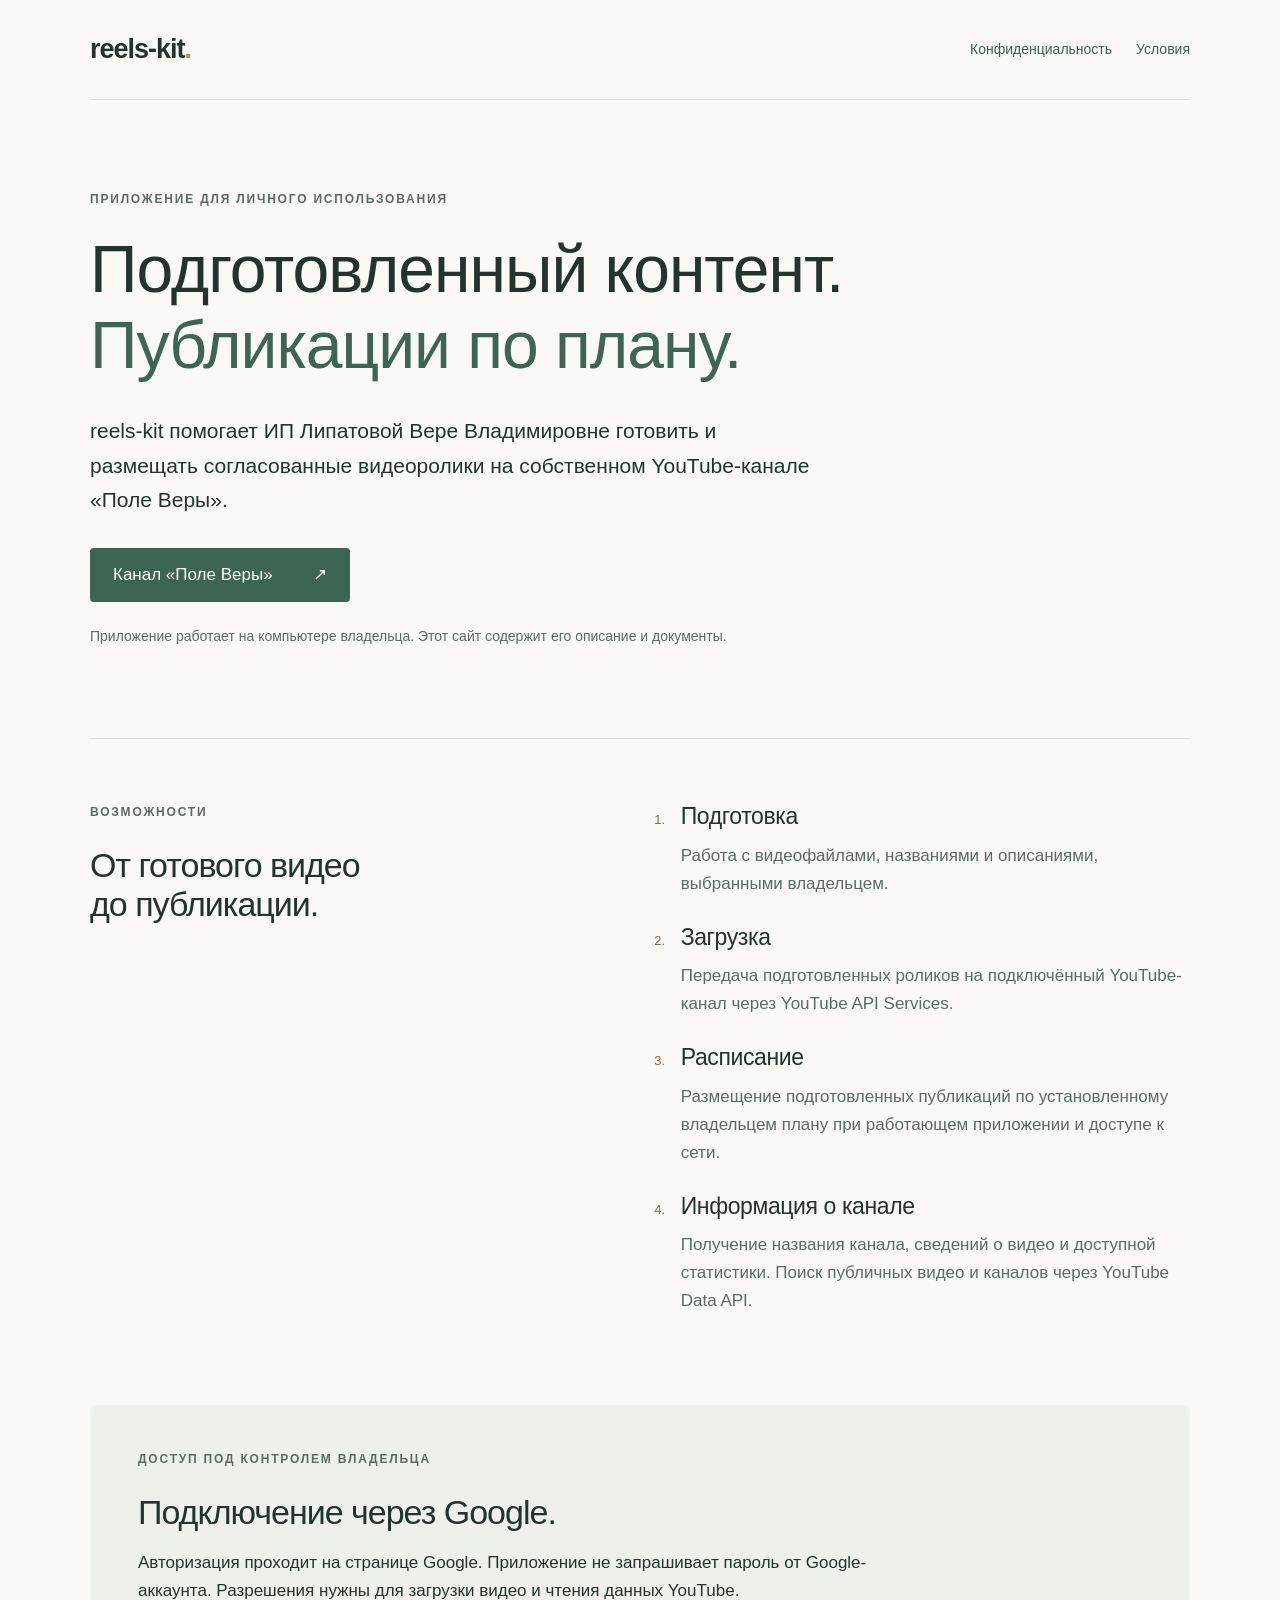
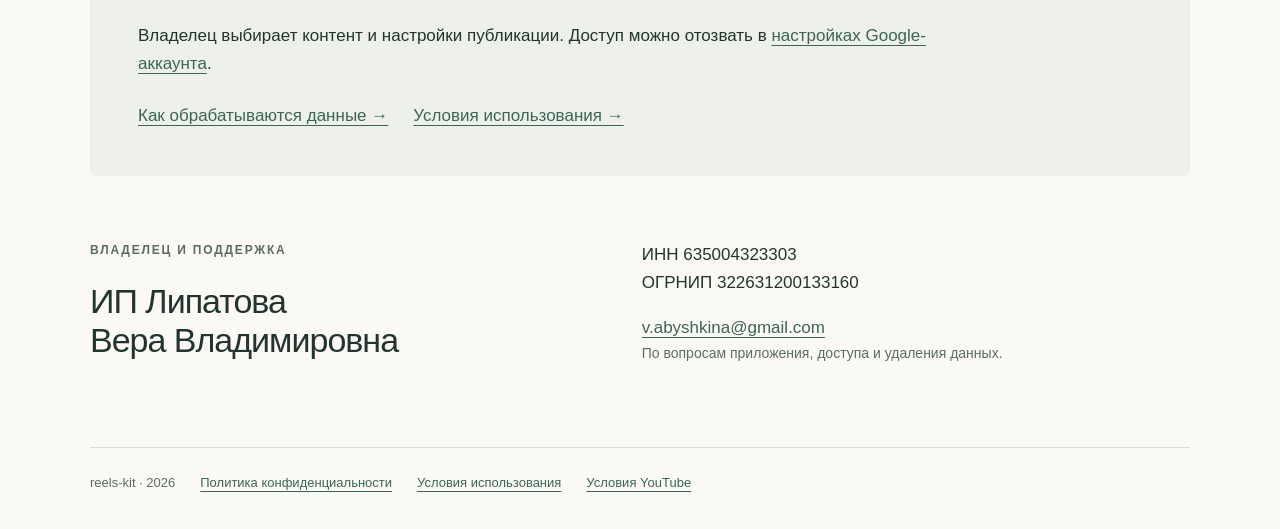
==== index.html @ de72455e "Add files via upload" ====
<!doctype html>
<html lang="ru">
<head>
  <meta charset="utf-8">
  <meta name="viewport" content="width=device-width, initial-scale=1">
  <title>reels-kit — помощник для публикации контента</title>
  <meta name="description" content="reels-kit — локальное приложение Веры Липатовой для подготовки и размещения видео на собственном YouTube-канале.">
  <link rel="stylesheet" href="styles.css">
</head>
<body>
  <header class="header"><a class="brand" href="index.html">reels-kit<span class="dot">.</span></a><nav aria-label="Основная навигация"><a href="privacy.html">Конфиденциальность</a><a href="terms.html">Условия</a></nav></header>
  <main>
    <section class="hero">
      <p class="eyebrow">Приложение для личного использования</p>
      <h1>Подготовленный контент.<br><span>Публикации по плану.</span></h1>
      <p class="intro">reels-kit помогает ИП Липатовой Вере Владимировне готовить и размещать согласованные видеоролики на собственном YouTube-канале «Поле Веры».</p>
      <a class="button" href="https://www.youtube.com/@Vera_mentor_psy">Канал «Поле Веры» <span aria-hidden="true">↗</span></a>
      <p class="note">Приложение работает на компьютере владельца. Этот сайт содержит его описание и документы.</p>
    </section>
    <section class="split" aria-labelledby="features">
      <div><p class="eyebrow">Возможности</p><h2 id="features">От готового видео<br>до публикации.</h2></div>
      <ol class="steps">
        <li><h3>Подготовка</h3><p>Работа с видеофайлами, названиями и описаниями, выбранными владельцем.</p></li>
        <li><h3>Загрузка</h3><p>Передача подготовленных роликов на подключённый YouTube-канал через YouTube API Services.</p></li>
        <li><h3>Расписание</h3><p>Размещение подготовленных публикаций по установленному владельцем плану при работающем приложении и доступе к сети.</p></li>
        <li><h3>Информация о канале</h3><p>Получение названия канала, сведений о видео и доступной статистики. Поиск публичных видео и каналов через YouTube Data API.</p></li>
      </ol>
    </section>
    <section class="control"><p class="eyebrow">Доступ под контролем владельца</p><h2>Подключение через Google.</h2><p>Авторизация проходит на странице Google. Приложение не запрашивает пароль от Google-аккаунта. Разрешения нужны для загрузки видео и чтения данных YouTube.</p><p>Владелец выбирает контент и настройки публикации. Доступ можно отозвать в <a href="https://security.google.com/settings/security/permissions">настройках Google-аккаунта</a>.</p><div class="links"><a href="privacy.html">Как обрабатываются данные →</a><a href="terms.html">Условия использования →</a></div></section>
    <section class="contact"><div><p class="eyebrow">Владелец и поддержка</p><h2>ИП Липатова<br>Вера Владимировна</h2></div><div><p>ИНН 635004323303<br>ОГРНИП 322631200133160</p><a href="mailto:v.abyshkina@gmail.com">v.abyshkina@gmail.com</a><p class="note">По вопросам приложения, доступа и удаления данных.</p></div></section>
  </main>
  <footer><span>reels-kit · 2026</span><a href="privacy.html">Политика конфиденциальности</a><a href="terms.html">Условия использования</a><a href="https://www.youtube.com/t/terms">Условия YouTube</a></footer>
</body>
</html>
---- styles.css ----
:root{color-scheme:light;--ink:#23342f;--muted:#5c6c64;--paper:#faf9f5;--accent:#3d6652;--line:#d9dfd7}*{box-sizing:border-box}body{margin:0;background:var(--paper);color:var(--ink);font-family:Arial,Helvetica,sans-serif;font-size:17px;line-height:1.65}a{color:var(--accent);text-underline-offset:4px}a:hover{color:#172d22}a:focus-visible{outline:3px solid #a66f2d;outline-offset:5px}.header,main,footer{width:min(1100px,calc(100% - 64px));margin:auto}.header{display:flex;justify-content:space-between;gap:28px;align-items:center;padding:27px 0;border-bottom:1px solid var(--line)}.brand{font-size:27px;letter-spacing:-1px;text-decoration:none;font-weight:700;color:var(--ink)}.dot{color:#ba8855}nav{display:flex;gap:24px;font-size:14px}nav a{text-decoration:none}.hero{padding:90px 0 76px;max-width:870px}.eyebrow{text-transform:uppercase;font-size:12px;font-weight:700;letter-spacing:1.8px;color:var(--muted);margin:0 0 23px}h1,h2,h3{line-height:1.15;letter-spacing:-1px;margin:0;font-weight:500}h1{font-size:clamp(38px,5.8vw,66px)}h1 span{color:var(--accent)}.intro{max-width:725px;font-size:21px;line-height:1.65;margin:30px 0}.button{display:inline-flex;gap:40px;background:var(--accent);color:white;padding:13px 23px;text-decoration:none;border-radius:4px}.button:hover{background:#294936;color:white}.note{font-size:14px;color:var(--muted);max-width:660px}.hero .note{margin-top:23px}.split{border-top:1px solid var(--line);padding:64px 0;display:grid;grid-template-columns:1fr 1.15fr;gap:75px}h2{font-size:34px}.steps{margin:0;padding-left:27px}.steps li{padding:0 0 26px 12px}.steps li::marker{color:#8c6d4d;font-size:13px}h3{font-size:23px;letter-spacing:-.4px}.steps p{margin:12px 0 0;color:var(--muted)}.control{background:#edf1e9;padding:45px 48px;border-radius:6px}.control p:not(.eyebrow){max-width:800px}.links{display:flex;gap:25px;flex-wrap:wrap;margin-top:24px}.contact{padding:65px 0;display:grid;grid-template-columns:1fr 1.15fr;gap:75px}.contact p{margin:0 0 17px}.contact .eyebrow{margin-bottom:22px}footer{border-top:1px solid var(--line);padding:24px 0 36px;display:flex;flex-wrap:wrap;gap:14px 25px;color:var(--muted);font-size:13px}.document{max-width:800px;padding:65px 0 70px}.document h1{font-size:clamp(34px,5vw,49px);overflow-wrap:anywhere}.document .lead{font-size:20px;color:var(--muted);margin:28px 0 40px}.document h2{font-size:26px;letter-spacing:-.5px;margin-top:38px}.document li{padding:5px 0}.document code{font-size:15px;background:#edf1e9;padding:2px 4px;overflow-wrap:anywhere}.document p,.document li{overflow-wrap:anywhere}@media(max-width:650px){.header,main,footer{width:calc(100% - 36px)}.header{align-items:flex-start;flex-direction:column;gap:12px;padding:20px 0}nav{gap:18px;flex-wrap:wrap}.hero{padding:50px 0}.intro{font-size:19px}.split,.contact{grid-template-columns:1fr;gap:30px;padding:42px 0}.control{padding:30px 23px}h2{font-size:29px}.document{padding:42px 0}.document .lead{font-size:18px}.document h2{font-size:24px}.links{gap:15px}footer{flex-direction:column;gap:12px}}
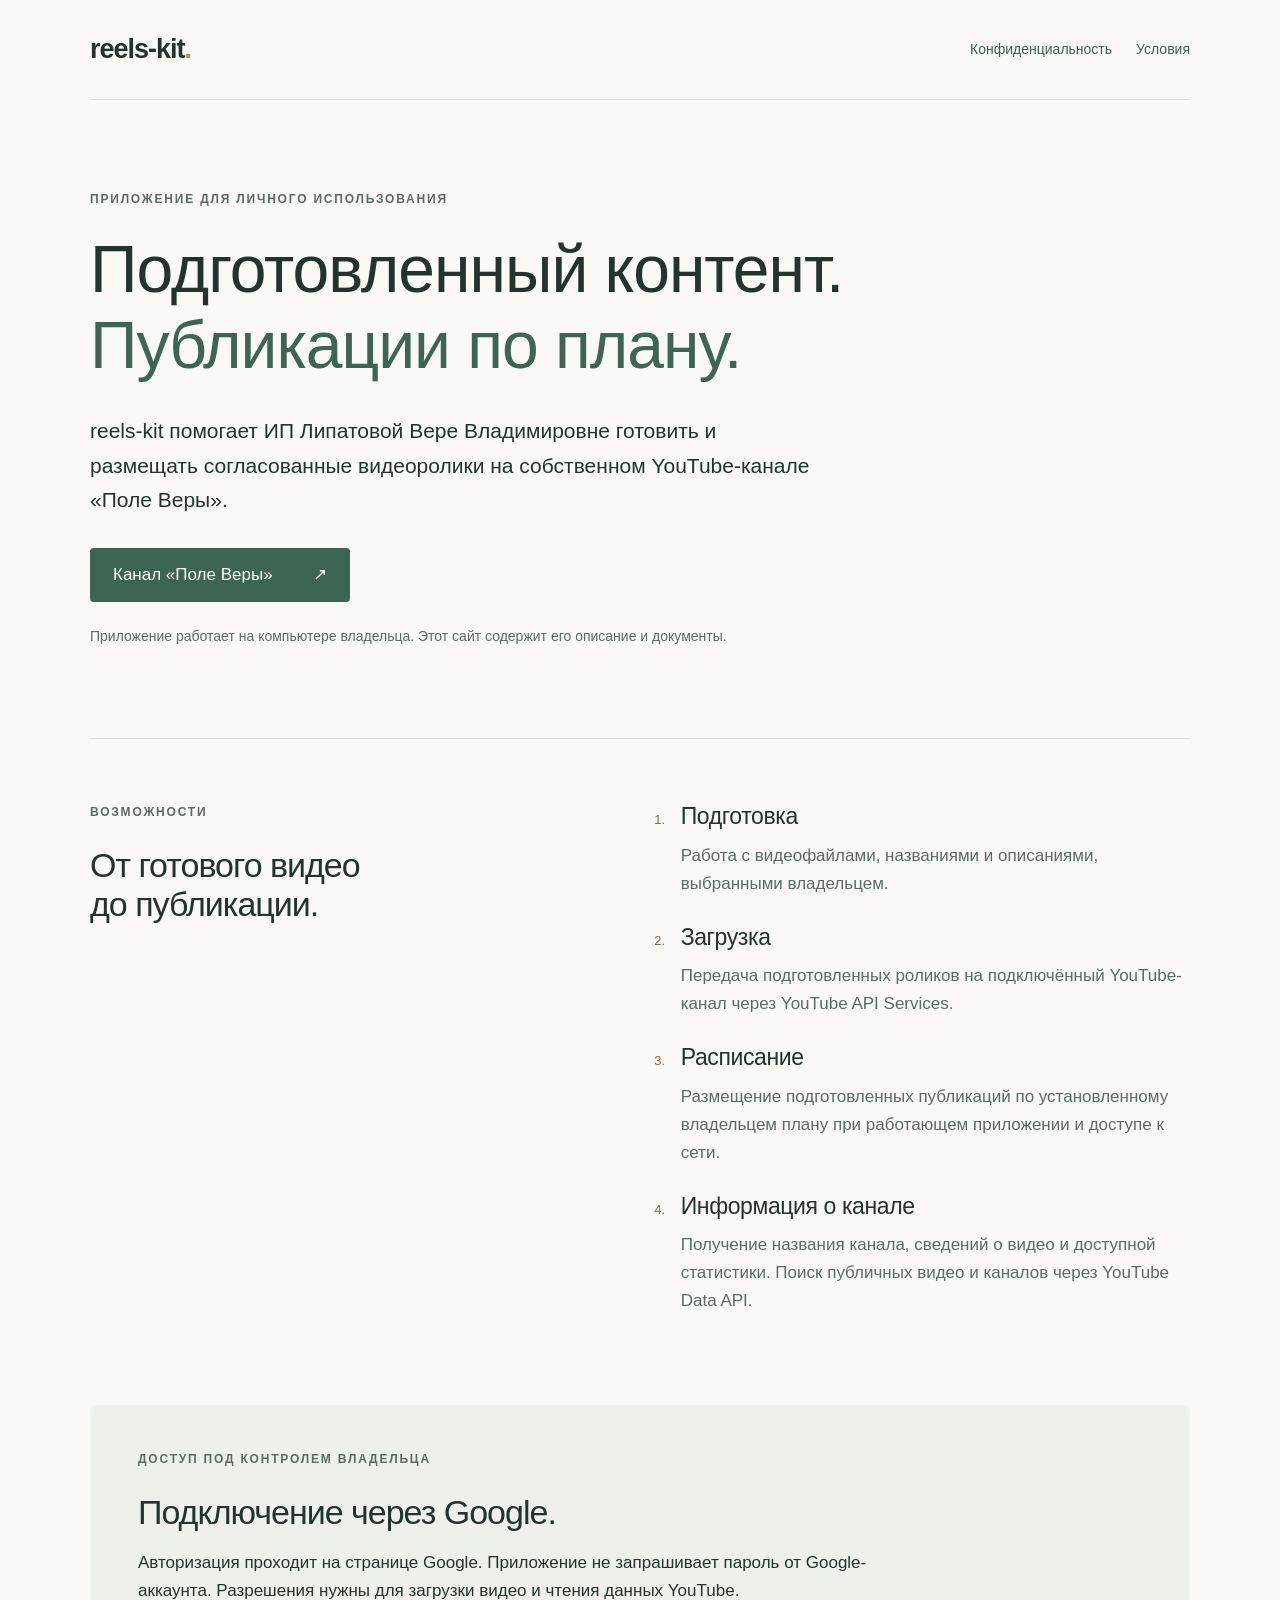
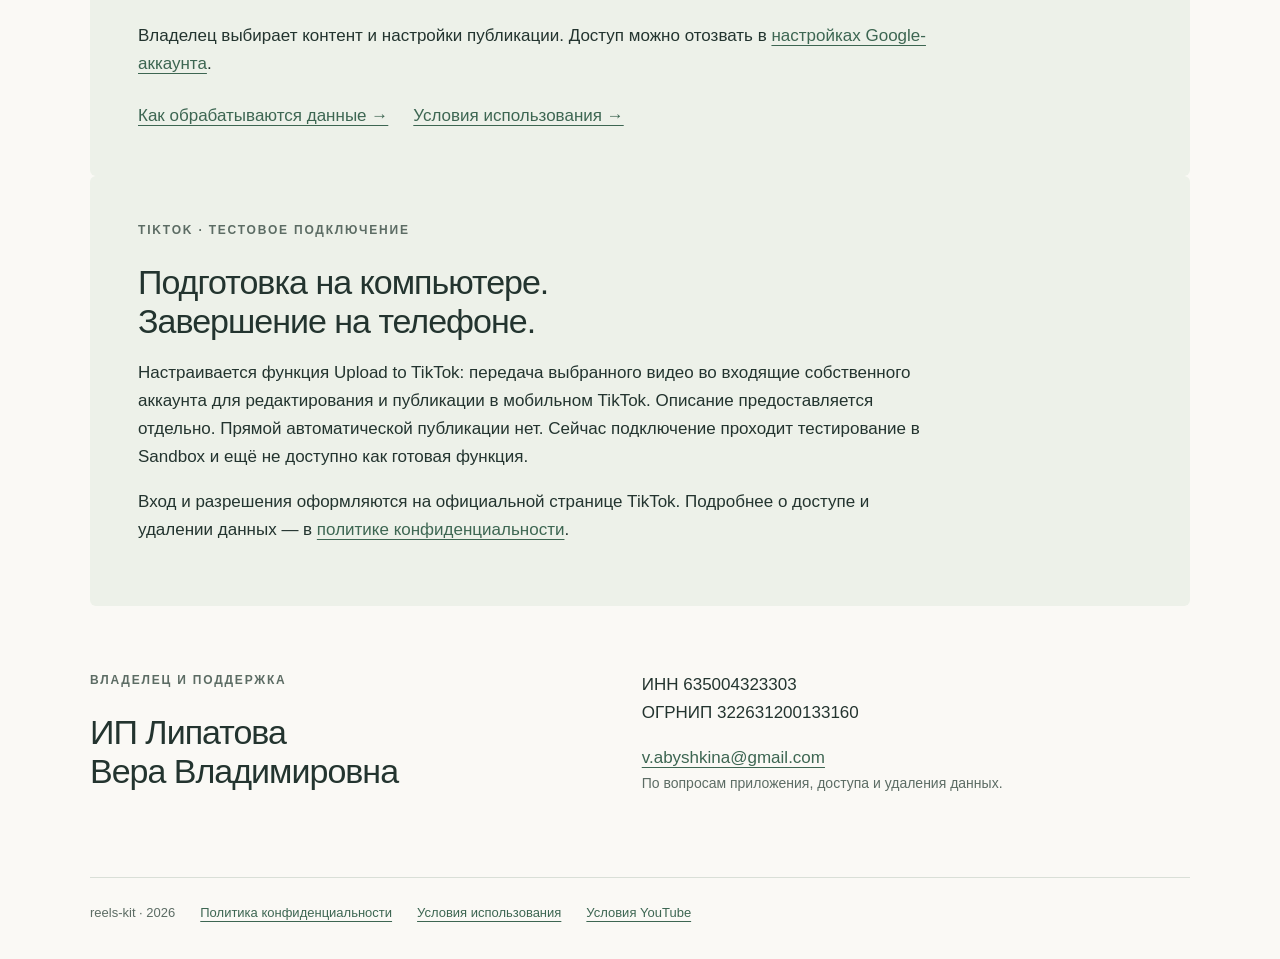
==== commit 916efdca: "Describe TikTok sandbox upload and privacy handling" ====
--- a/index.html
+++ b/index.html
@@ -1,34 +1,35 @@
-<!doctype html>
-<html lang="ru">
-<head>
-  <meta charset="utf-8">
-  <meta name="viewport" content="width=device-width, initial-scale=1">
-  <title>reels-kit — помощник для публикации контента</title>
-  <meta name="description" content="reels-kit — локальное приложение Веры Липатовой для подготовки и размещения видео на собственном YouTube-канале.">
-  <link rel="stylesheet" href="styles.css">
-</head>
-<body>
-  <header class="header"><a class="brand" href="index.html">reels-kit<span class="dot">.</span></a><nav aria-label="Основная навигация"><a href="privacy.html">Конфиденциальность</a><a href="terms.html">Условия</a></nav></header>
-  <main>
-    <section class="hero">
-      <p class="eyebrow">Приложение для личного использования</p>
-      <h1>Подготовленный контент.<br><span>Публикации по плану.</span></h1>
-      <p class="intro">reels-kit помогает ИП Липатовой Вере Владимировне готовить и размещать согласованные видеоролики на собственном YouTube-канале «Поле Веры».</p>
-      <a class="button" href="https://www.youtube.com/@Vera_mentor_psy">Канал «Поле Веры» <span aria-hidden="true">↗</span></a>
-      <p class="note">Приложение работает на компьютере владельца. Этот сайт содержит его описание и документы.</p>
-    </section>
-    <section class="split" aria-labelledby="features">
-      <div><p class="eyebrow">Возможности</p><h2 id="features">От готового видео<br>до публикации.</h2></div>
-      <ol class="steps">
-        <li><h3>Подготовка</h3><p>Работа с видеофайлами, названиями и описаниями, выбранными владельцем.</p></li>
-        <li><h3>Загрузка</h3><p>Передача подготовленных роликов на подключённый YouTube-канал через YouTube API Services.</p></li>
-        <li><h3>Расписание</h3><p>Размещение подготовленных публикаций по установленному владельцем плану при работающем приложении и доступе к сети.</p></li>
-        <li><h3>Информация о канале</h3><p>Получение названия канала, сведений о видео и доступной статистики. Поиск публичных видео и каналов через YouTube Data API.</p></li>
-      </ol>
-    </section>
-    <section class="control"><p class="eyebrow">Доступ под контролем владельца</p><h2>Подключение через Google.</h2><p>Авторизация проходит на странице Google. Приложение не запрашивает пароль от Google-аккаунта. Разрешения нужны для загрузки видео и чтения данных YouTube.</p><p>Владелец выбирает контент и настройки публикации. Доступ можно отозвать в <a href="https://security.google.com/settings/security/permissions">настройках Google-аккаунта</a>.</p><div class="links"><a href="privacy.html">Как обрабатываются данные →</a><a href="terms.html">Условия использования →</a></div></section>
-    <section class="contact"><div><p class="eyebrow">Владелец и поддержка</p><h2>ИП Липатова<br>Вера Владимировна</h2></div><div><p>ИНН 635004323303<br>ОГРНИП 322631200133160</p><a href="mailto:v.abyshkina@gmail.com">v.abyshkina@gmail.com</a><p class="note">По вопросам приложения, доступа и удаления данных.</p></div></section>
-  </main>
-  <footer><span>reels-kit · 2026</span><a href="privacy.html">Политика конфиденциальности</a><a href="terms.html">Условия использования</a><a href="https://www.youtube.com/t/terms">Условия YouTube</a></footer>
-</body>
-</html>
+<!doctype html>
+<html lang="ru">
+<head>
+  <meta charset="utf-8">
+  <meta name="viewport" content="width=device-width, initial-scale=1">
+  <title>reels-kit — помощник для публикации контента</title>
+  <meta name="description" content="reels-kit — локальное приложение Веры Липатовой для подготовки и размещения видео на собственном YouTube-канале.">
+  <link rel="stylesheet" href="styles.css">
+</head>
+<body>
+  <header class="header"><a class="brand" href="index.html">reels-kit<span class="dot">.</span></a><nav aria-label="Основная навигация"><a href="privacy.html">Конфиденциальность</a><a href="terms.html">Условия</a></nav></header>
+  <main>
+    <section class="hero">
+      <p class="eyebrow">Приложение для личного использования</p>
+      <h1>Подготовленный контент.<br><span>Публикации по плану.</span></h1>
+      <p class="intro">reels-kit помогает ИП Липатовой Вере Владимировне готовить и размещать согласованные видеоролики на собственном YouTube-канале «Поле Веры».</p>
+      <a class="button" href="https://www.youtube.com/@Vera_mentor_psy">Канал «Поле Веры» <span aria-hidden="true">↗</span></a>
+      <p class="note">Приложение работает на компьютере владельца. Этот сайт содержит его описание и документы.</p>
+    </section>
+    <section class="split" aria-labelledby="features">
+      <div><p class="eyebrow">Возможности</p><h2 id="features">От готового видео<br>до публикации.</h2></div>
+      <ol class="steps">
+        <li><h3>Подготовка</h3><p>Работа с видеофайлами, названиями и описаниями, выбранными владельцем.</p></li>
+        <li><h3>Загрузка</h3><p>Передача подготовленных роликов на подключённый YouTube-канал через YouTube API Services.</p></li>
+        <li><h3>Расписание</h3><p>Размещение подготовленных публикаций по установленному владельцем плану при работающем приложении и доступе к сети.</p></li>
+        <li><h3>Информация о канале</h3><p>Получение названия канала, сведений о видео и доступной статистики. Поиск публичных видео и каналов через YouTube Data API.</p></li>
+      </ol>
+    </section>
+    <section class="control"><p class="eyebrow">Доступ под контролем владельца</p><h2>Подключение через Google.</h2><p>Авторизация проходит на странице Google. Приложение не запрашивает пароль от Google-аккаунта. Разрешения нужны для загрузки видео и чтения данных YouTube.</p><p>Владелец выбирает контент и настройки публикации. Доступ можно отозвать в <a href="https://security.google.com/settings/security/permissions">настройках Google-аккаунта</a>.</p><div class="links"><a href="privacy.html">Как обрабатываются данные →</a><a href="terms.html">Условия использования →</a></div></section>
+    <section class="control"><p class="eyebrow">TikTok · тестовое подключение</p><h2>Подготовка на компьютере.<br>Завершение на телефоне.</h2><p>Настраивается функция Upload to TikTok: передача выбранного видео во входящие собственного аккаунта для редактирования и публикации в мобильном TikTok. Описание предоставляется отдельно. Прямой автоматической публикации нет. Сейчас подключение проходит тестирование в Sandbox и ещё не доступно как готовая функция.</p><p>Вход и разрешения оформляются на официальной странице TikTok. Подробнее о доступе и удалении данных — в <a href="privacy.html">политике конфиденциальности</a>.</p></section>
+    <section class="contact"><div><p class="eyebrow">Владелец и поддержка</p><h2>ИП Липатова<br>Вера Владимировна</h2></div><div><p>ИНН 635004323303<br>ОГРНИП 322631200133160</p><a href="mailto:v.abyshkina@gmail.com">v.abyshkina@gmail.com</a><p class="note">По вопросам приложения, доступа и удаления данных.</p></div></section>
+  </main>
+  <footer><span>reels-kit · 2026</span><a href="privacy.html">Политика конфиденциальности</a><a href="terms.html">Условия использования</a><a href="https://www.youtube.com/t/terms">Условия YouTube</a></footer>
+</body>
+</html>
